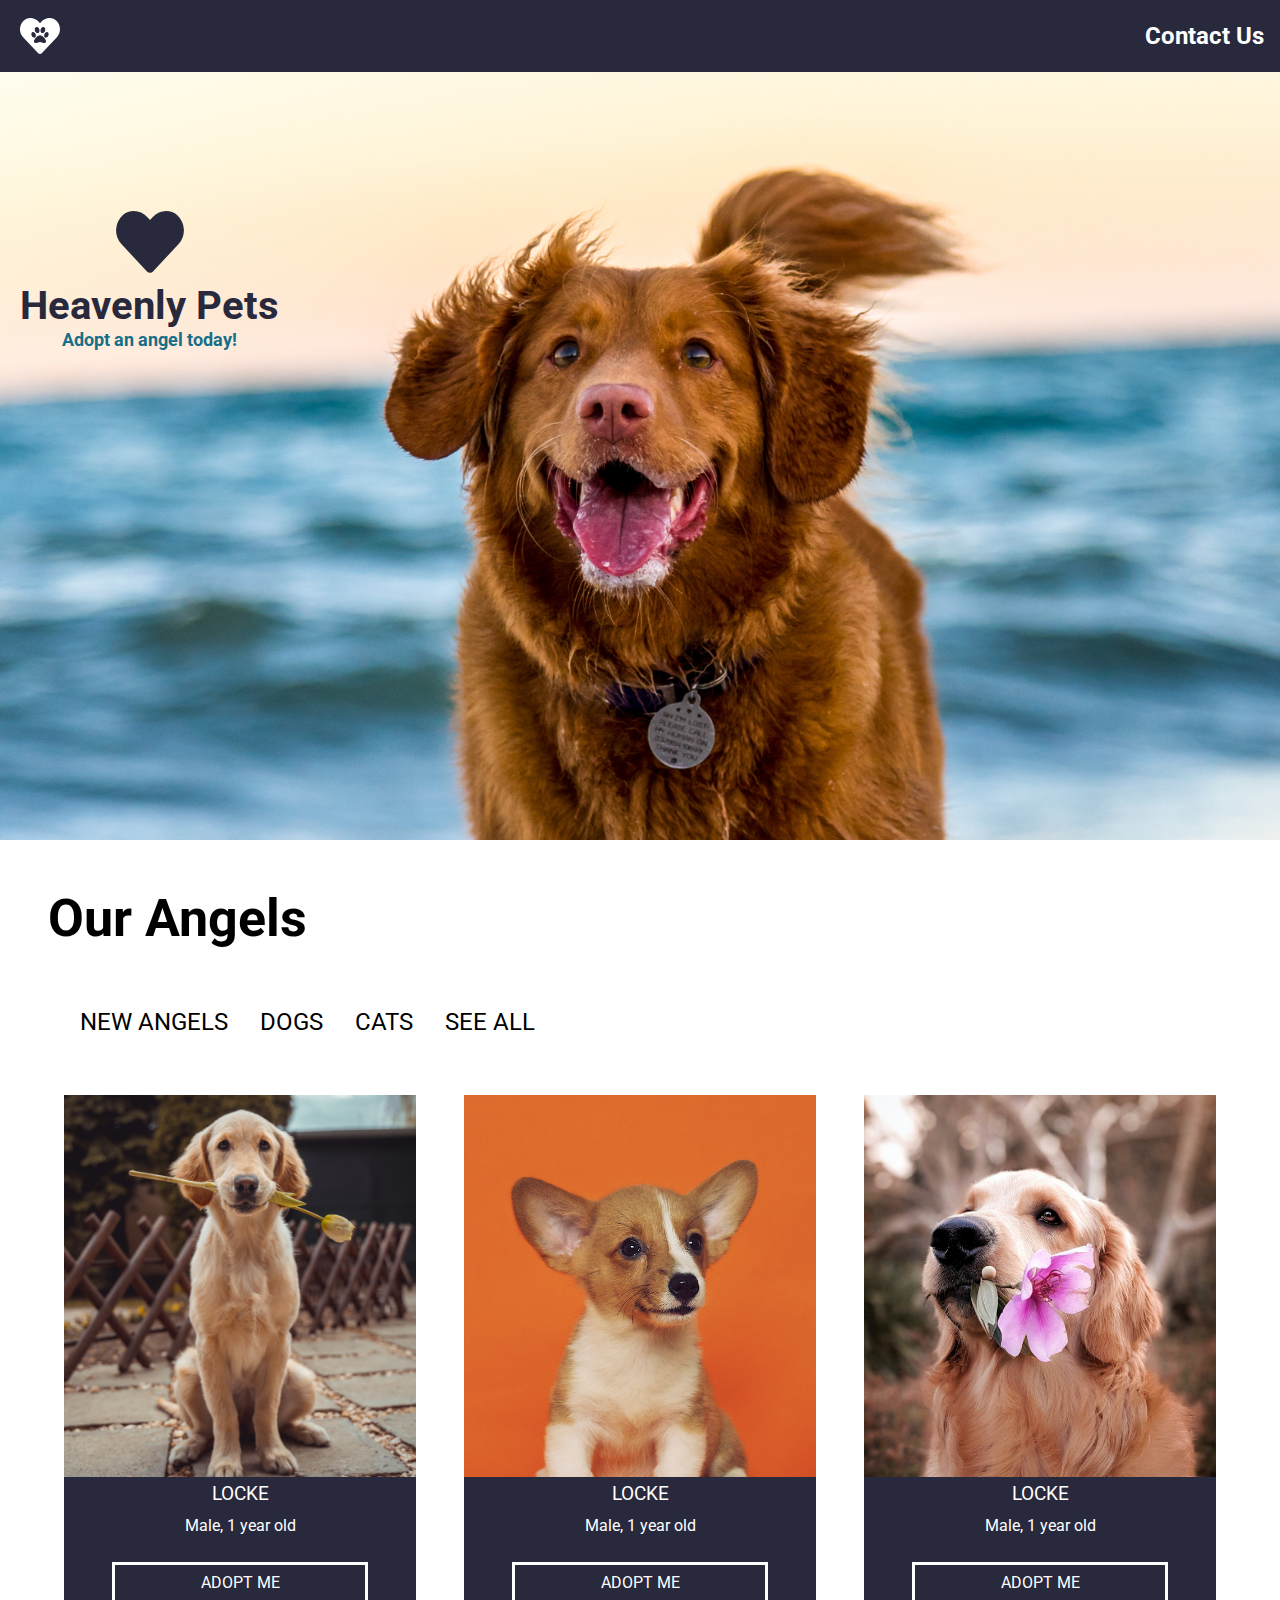
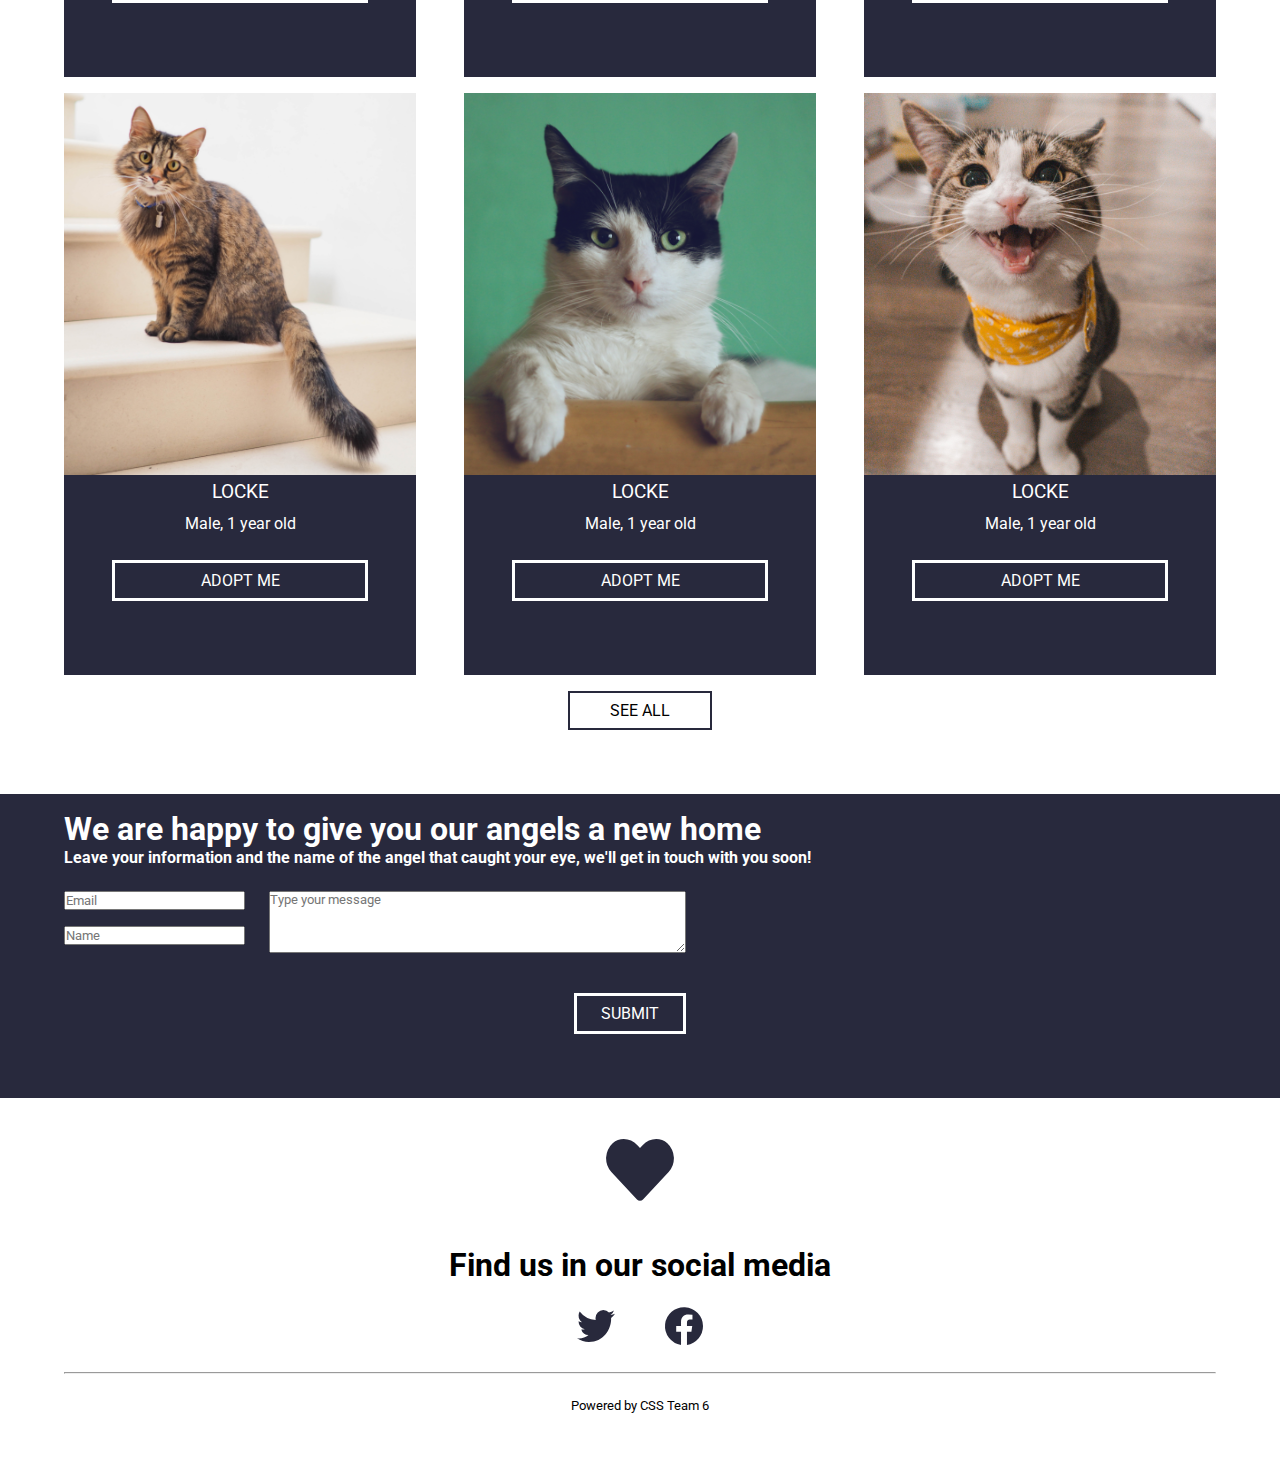
==== gallery/index.html @ f5eb2c5f "as" ====
<!DOCTYPE html>
<html lang="en">
  <head>
    <meta charset="UTF-8" />
    <meta http-equiv="X-UA-Compatible" content="IE=edge" />
    <meta name="viewport" content="width=device-width, initial-scale=1.0" />
    <!-- icon -->
    <link rel="icon" type="image/png" href="#!">
    <!-- fonts -->
    <link rel="preconnect" href="https://fonts.gstatic.com">
    <link href="https://fonts.googleapis.com/css2?family=Roboto:wght@300&display=swap" rel="stylesheet">
    <!-- styles -->
    <link rel="stylesheet" href="./styles.css" />
    <title>Home</title>
  </head>
  <body>
    <header>
      <div id="contact-banner">
       <img id="logo" src="./assets/Group 17.png" alt="">
        <h2 id="contact-us-link" >Contact Us</h2> 
      </div>
      <div id="banner-img">
        <img src="./assets/Rectangle 7.png" alt="">
        <div id="logo-title">
                        <svg xmlns="http://www.w3.org/2000/svg" width="80" height="80" viewBox="0 0 80 80"><defs><style>.a{fill:#28293c;}.b{fill:#fff;}.c{fill:none;}</style></defs><g transform="translate(160 -49)"><g transform="translate(-153.917 58.119)"><path class="a" d="M61.248,6.47C53.988.033,43.191,1.191,36.527,8.344l-2.61,2.8-2.61-2.8C24.656,1.191,13.845.033,6.585,6.47A20.343,20.343,0,0,0,5.274,35.125L30.909,62.664a4.043,4.043,0,0,0,6,0L62.547,35.125a20.33,20.33,0,0,0-1.3-28.655Z" transform="translate(0.001 -2.248)"/><path class="b" d="M16.035,9.86a5.336,5.336,0,0,1-.3,1.8,3.5,3.5,0,0,1-1,1.466,2.425,2.425,0,0,1-1.664.618,3.143,3.143,0,0,1-2.188-.911,5.671,5.671,0,0,1-1.458-2.148,6.652,6.652,0,0,1-.476-2.394,5.336,5.336,0,0,1,.3-1.8,3.5,3.5,0,0,1,1-1.466,2.425,2.425,0,0,1,1.664-.618,3.134,3.134,0,0,1,2.2.911,5.726,5.726,0,0,1,1.45,2.14,6.627,6.627,0,0,1,.476,2.4Zm-5.421,7.656a3.7,3.7,0,0,1-.666,2.2,2.179,2.179,0,0,1-1.886.935,3.405,3.405,0,0,1-2.243-.88A6.157,6.157,0,0,1,3.67,15.249a3.736,3.736,0,0,1,.666-2.211,2.173,2.173,0,0,1,1.886-.943,3.405,3.405,0,0,1,2.243.88,6.189,6.189,0,0,1,2.148,4.541Zm6.246-.428A7.114,7.114,0,0,1,20.9,18.634a14.109,14.109,0,0,1,3.63,3.757,7.506,7.506,0,0,1,1.458,4.034,2.466,2.466,0,0,1-.269,1.213,1.65,1.65,0,0,1-.769.713,4.015,4.015,0,0,1-1.022.317,7.4,7.4,0,0,1-1.2.087,9.122,9.122,0,0,1-2.972-.713,9.064,9.064,0,0,0-2.893-.713,10.152,10.152,0,0,0-3.051.705,10.262,10.262,0,0,1-3.178.705q-2.9,0-2.9-2.314a6.584,6.584,0,0,1,.888-3.036,13.589,13.589,0,0,1,2.211-3.051A12.973,12.973,0,0,1,13.8,18.024a6.27,6.27,0,0,1,3.059-.935Zm3.789-3.345a2.425,2.425,0,0,1-1.664-.618,3.5,3.5,0,0,1-1-1.466,5.336,5.336,0,0,1-.3-1.8,6.627,6.627,0,0,1,.476-2.4,5.726,5.726,0,0,1,1.45-2.14,3.134,3.134,0,0,1,2.2-.911,2.425,2.425,0,0,1,1.664.618,3.5,3.5,0,0,1,1,1.466,5.336,5.336,0,0,1,.3,1.8,6.651,6.651,0,0,1-.476,2.394,5.672,5.672,0,0,1-1.458,2.148,3.143,3.143,0,0,1-2.188.911ZM27.5,12.095a2.173,2.173,0,0,1,1.886.943,3.736,3.736,0,0,1,.666,2.211A6.157,6.157,0,0,1,27.9,19.775a3.405,3.405,0,0,1-2.243.88,2.179,2.179,0,0,1-1.886-.935,3.7,3.7,0,0,1-.666-2.2,6.189,6.189,0,0,1,2.148-4.541,3.405,3.405,0,0,1,2.243-.88Z" transform="translate(17.058 12.424)"/></g><rect class="c" width="80" height="80" transform="translate(-160 49)"/></g></svg>
          <h1>Heavenly Pets</h1>
          <h4>Adopt an angel today!</h4>
        </div>
        

      </div>
      <h1 id="main-title">Our Angels</h1>
      <div class="nav">
        <ul>
          <li><a href="#">NEW ANGELS</a></li>
          <li><a href="#">DOGS</a></li>
          <li><a href="#">CATS</a></li>
          <li><a href="#">SEE ALL</a></li>
        </ul>
      </div>
    </header>
    <main>
     
      <div class="gallery-grid">
        <figure class="gallery-frame">
          <img
            class="gallery-img"
            src="./assets/AARON.png"
            alt="test image"
            title="test image"
          />
          <figcaption id="gallery-frame-Title" >LOCKE</figcaption>
          <div class="gallery-frame-info">
            <sup>Male, 1 year old</sup>
            <button>  <a href="#contact-title">ADOPT ME</a></button>
          </div>
        
        </figure>

        <figure class="gallery-frame">
          <img
            class="gallery-img"
            src="./assets/JENNA.png"
            alt="test image"
            title="test image"
          />
          <figcaption id="gallery-frame-Title" >LOCKE</figcaption>
          <div class="gallery-frame-info">
            <sup>Male, 1 year old</sup>
            <button>  <a href="#contact-title">ADOPT ME</a></button>
          </div>
          
        </figure>

        <figure class="gallery-frame">
          <img
            class="gallery-img"
            src="./assets/LILLY.png"
            alt="test image"
            title="test image"
          />
          <figcaption id="gallery-frame-Title" >LOCKE</figcaption>
          <div class="gallery-frame-info">
            <sup>Male, 1 year old</sup>
            <button>  <a href="#contact-title">ADOPT ME</a></button>
          </div>
          
        </figure>

        <figure class="gallery-frame">
          <img
            class="gallery-img"
            src="./assets/LOCKE.png"
            alt="test image"
            title="test image"
          />
          <figcaption id="gallery-frame-Title" >LOCKE</figcaption>
          <div class="gallery-frame-info">
            <sup>Male, 1 year old</sup>
            <button>  <a href="#contact-title">ADOPT ME</a></button>
          </div>
          
        </figure>

      </figure>

      <figure class="gallery-frame">
        <img
          class="gallery-img"
          src="./assets/MYR.png"
          alt="test image"
          title="test image"
        />
        <figcaption id="gallery-frame-Title" >LOCKE</figcaption>
        <div class="gallery-frame-info">
          <sup>Male, 1 year old</sup>
          <button>  <a href="#contact-title">ADOPT ME</a></button>
        </div>
        
      </figure>

    </figure>

    <figure class="gallery-frame">
      <img
        class="gallery-img"
        src="./assets/SANDERS.png"
        alt="test image"
        title="test image"
      />
      <figcaption id="gallery-frame-Title" >LOCKE</figcaption>
      <div class="gallery-frame-info">
        <sup>Male, 1 year old</sup>
        <button>  <a href="#contact-title">ADOPT ME</a></button>
      </div>
      
    </figure>
</div>
<button id="show-all-button" >SEE ALL</button>
      <!-- end:gallery-grid -->
    </main>
    <footer id="footer">
      <div class="contact-wrapper">
        <h1 id="contact-title" >
          We are happy to give you our angels a new home
        </h1>

        <h4 id="contact-sub-title" > Leave your information and the name of the angel that caught your eye, we'll get in touch with you soon!</h4>
  
        <form id="contact-form"  action="">
          <div id="field-contact-group">
            <input type="text" placeholder="Email">
            <input type="text" placeholder="Name">
          </div>
          
          <div id="comment-wrapper">
            <textarea id="w3review" name="w3review" rows="4" cols="50" placeholder="Type your message"></textarea>
             <button id="submit-comment" >SUBMIT</button>
          </div>
         
        </form>
        <div id="sub-footer">
          <div id="social-container">
            <div id="footer-logo">
              <svg xmlns="http://www.w3.org/2000/svg" width="80" height="80" viewBox="0 0 80 80"><defs><style>.a{fill:#28293c;}.b{fill:#fff;}.c{fill:none;}</style></defs><g transform="translate(160 -49)"><g transform="translate(-153.917 58.119)"><path class="a" d="M61.248,6.47C53.988.033,43.191,1.191,36.527,8.344l-2.61,2.8-2.61-2.8C24.656,1.191,13.845.033,6.585,6.47A20.343,20.343,0,0,0,5.274,35.125L30.909,62.664a4.043,4.043,0,0,0,6,0L62.547,35.125a20.33,20.33,0,0,0-1.3-28.655Z" transform="translate(0.001 -2.248)"/><path class="b" d="M16.035,9.86a5.336,5.336,0,0,1-.3,1.8,3.5,3.5,0,0,1-1,1.466,2.425,2.425,0,0,1-1.664.618,3.143,3.143,0,0,1-2.188-.911,5.671,5.671,0,0,1-1.458-2.148,6.652,6.652,0,0,1-.476-2.394,5.336,5.336,0,0,1,.3-1.8,3.5,3.5,0,0,1,1-1.466,2.425,2.425,0,0,1,1.664-.618,3.134,3.134,0,0,1,2.2.911,5.726,5.726,0,0,1,1.45,2.14,6.627,6.627,0,0,1,.476,2.4Zm-5.421,7.656a3.7,3.7,0,0,1-.666,2.2,2.179,2.179,0,0,1-1.886.935,3.405,3.405,0,0,1-2.243-.88A6.157,6.157,0,0,1,3.67,15.249a3.736,3.736,0,0,1,.666-2.211,2.173,2.173,0,0,1,1.886-.943,3.405,3.405,0,0,1,2.243.88,6.189,6.189,0,0,1,2.148,4.541Zm6.246-.428A7.114,7.114,0,0,1,20.9,18.634a14.109,14.109,0,0,1,3.63,3.757,7.506,7.506,0,0,1,1.458,4.034,2.466,2.466,0,0,1-.269,1.213,1.65,1.65,0,0,1-.769.713,4.015,4.015,0,0,1-1.022.317,7.4,7.4,0,0,1-1.2.087,9.122,9.122,0,0,1-2.972-.713,9.064,9.064,0,0,0-2.893-.713,10.152,10.152,0,0,0-3.051.705,10.262,10.262,0,0,1-3.178.705q-2.9,0-2.9-2.314a6.584,6.584,0,0,1,.888-3.036,13.589,13.589,0,0,1,2.211-3.051A12.973,12.973,0,0,1,13.8,18.024a6.27,6.27,0,0,1,3.059-.935Zm3.789-3.345a2.425,2.425,0,0,1-1.664-.618,3.5,3.5,0,0,1-1-1.466,5.336,5.336,0,0,1-.3-1.8,6.627,6.627,0,0,1,.476-2.4,5.726,5.726,0,0,1,1.45-2.14,3.134,3.134,0,0,1,2.2-.911,2.425,2.425,0,0,1,1.664.618,3.5,3.5,0,0,1,1,1.466,5.336,5.336,0,0,1,.3,1.8,6.651,6.651,0,0,1-.476,2.394,5.672,5.672,0,0,1-1.458,2.148,3.143,3.143,0,0,1-2.188.911ZM27.5,12.095a2.173,2.173,0,0,1,1.886.943,3.736,3.736,0,0,1,.666,2.211A6.157,6.157,0,0,1,27.9,19.775a3.405,3.405,0,0,1-2.243.88,2.179,2.179,0,0,1-1.886-.935,3.7,3.7,0,0,1-.666-2.2,6.189,6.189,0,0,1,2.148-4.541,3.405,3.405,0,0,1,2.243-.88Z" transform="translate(17.058 12.424)"/></g><rect class="c" width="80" height="80" transform="translate(-160 49)"/></g></svg>
            </div>

            <h1>Find us in our social media</h1>

            <div id="media-icon-links">
              <svg xmlns="http://www.w3.org/2000/svg" width="48" height="48" viewBox="0 0 48 48"><defs><style>.a{fill:#28293c;}.b{fill:none;}</style></defs><g transform="translate(139 -3251)"><path class="a" d="M34.094,11.356c.024.35.024.7.024,1.05,0,10.675-7.836,22.975-22.159,22.975A21.444,21.444,0,0,1,0,31.756a15.544,15.544,0,0,0,1.881.1,15.249,15.249,0,0,0,9.669-3.45,7.843,7.843,0,0,1-7.282-5.6,9.481,9.481,0,0,0,1.471.125,7.961,7.961,0,0,0,2.049-.275,8.009,8.009,0,0,1-6.245-7.925v-.1a7.634,7.634,0,0,0,3.52,1.025A8.151,8.151,0,0,1,1.591,8.931,8.241,8.241,0,0,1,2.652,4.856a21.888,21.888,0,0,0,16.058,8.45,9.438,9.438,0,0,1-.193-1.85,7.932,7.932,0,0,1,7.788-8.075A7.643,7.643,0,0,1,32,5.931a15.006,15.006,0,0,0,4.943-1.95,8.007,8.007,0,0,1-3.424,4.45A15.178,15.178,0,0,0,38,7.181a17.091,17.091,0,0,1-3.906,4.175Z" transform="translate(-134 3255.619)"/><rect class="b" width="48" height="48" transform="translate(-139 3251)"/></g></svg>
              <svg xmlns="http://www.w3.org/2000/svg" width="48" height="48" viewBox="0 0 48 48"><defs><style>.a{fill:#28293c;}.b{fill:none;}</style></defs><g transform="translate(139 -3170)"><path class="a" d="M38.563,19.678A19,19,0,1,0,16.594,38.563V25.2H11.767V19.678h4.827V15.467c0-4.79,2.835-7.437,7.176-7.437a29.069,29.069,0,0,1,4.254.373v4.7h-2.4a2.755,2.755,0,0,0-3.1,2.985v3.588H27.8L26.958,25.2H22.531V38.563A19.087,19.087,0,0,0,38.563,19.678Z" transform="translate(-134.563 3174.438)"/><rect class="b" width="48" height="48" transform="translate(-139 3170)"/></g></svg>
              
            </div>
            <span id="span-line-container" >
              <hr>
            </span>
            <sup id="powered-sub" >Powered by CSS Team 6</sup> 
          </div>
        </div>
      </div>
     
    </footer>
  </body>
</html>
---- gallery/styles.css ----
html{
  font-size: 16px;
}

* {
  box-sizing: border-box;
  margin: 0;
  padding: 0;
  font-family: 'Roboto', sans-serif;
}

body {
  background: #ffffff;
  
}

body header #contact-banner{
  display:flex;
  justify-content: space-between;
  align-items: center;
  background-color: #28293c;
  height: 4.5rem;
  color: #fff;
  text-align: right;
}

body header #contact-banner #contact-us-link{
 padding: 1rem;

}

body header #contact-banner #logo{
  padding: 1rem;
 }


body main {
  padding: 3rem;
  display: flex;
  flex-direction: column;
}

body main #show-all-button {
  width: 9rem;
  font-size: 1rem;
  align-self: center;
  margin: 1rem;
  padding: 0.5rem;
  background-color: #ffffff;
  border: 2px solid #28293c;
  cursor: pointer;
}


body main #show-all-button:hover {
  background-color: #28293c;
  color: #ffffff;
}



body header .nav {
  padding: 0 0 0 3rem;
}

.nav ul {
  list-style: none;
  background-color: #ffffff;
  text-align: left;
  padding: 0 0 0 0;
  margin: 0 0 0 0;
}
.nav li {
  display: inline;
  font-family: "Roboto", sans-serif;
  height: 5px;
  font-size: 1.5rem;
  line-height: 1rem;
  border-bottom: 1px solid #ffffff;
  margin: 0 0 0 0;
  padding-left: 2rem;
}

.nav a {
  text-decoration: none;
  color: rgb(0, 0, 0);
  transform: scale(1);
  transition: 0.4s ease-in-out;
  text-align: center;
}

.nav a:hover {
  background-color: #518caa7c;
  color: rgb(0, 0, 0);
  transform: scale(0.8);
  transition: 0.4s ease-in-out;
  border-radius: 5px;
  padding: 5px;
  
}

/* active class to control the menu item style when we are in the page assigned to it */

.nav a.active {
  background-color: #ffffff;
  color: #444;
  cursor: default;
}

/* main tittle  */

body header #main-title {
  text-align: left;
  font-size: 3.25rem;
  font-family: "Roboto", sans-serif;
  padding: 3rem;
}

/* gallery styles  */

.gallery-grid {
  display: grid;
  grid-template-columns: repeat(1, 1fr);
  grid-gap: 1rem;
  justify-items: center;
  margin: 0;
  padding: 0;
}

.gallery-grid .gallery-frame .gallery-frame-info {
  display: flex;
  flex-direction: column;
  height:172px;
}

.gallery-grid .gallery-frame .gallery-frame-info sup {
  padding: 0.7rem;
}

.gallery-grid .gallery-frame .gallery-frame-info button {
  width: 16rem;
  font-size: 1rem;
  align-self: center;
  margin: 1rem;
  padding: 0.5rem;
  background-color: #ffffff00;
  border: solid white;
  color: white;
  cursor: pointer;
}

.gallery-grid .gallery-frame .gallery-frame-info button:hover {
  background-color: #518caa;
}

.gallery-grid .gallery-frame .gallery-frame-info button a{
  text-decoration: none;
  color: #fff;
}

/* The Picture Frame */
.gallery-frame {
  padding: 0;
  font-size: 1.2rem;
  text-align: center;
  background-color: #28293d;
  color: #ffffff;
  margin: 0 1rem 0 1rem;
}

/* The Images */
.gallery-img {
  max-width: 100%;
  height: 382px;
  object-fit: cover;
  transition: 0.5s ease;
  /* transition: opacity 0.25s ease-in-out; */
}

.gallery-img:hover {
  opacity: 0.7;
  transition: 0.5s ease;
  cursor: pointer;
}



/* banner image */

#banner-img {
  position: relative;
  width: 100vw;
  height: 48rem;
}

#banner-img #logo-title {
  display: flex;
  flex-direction: column;
  align-items: center;
  position: absolute;
  top: 0px;
  left: 5px;
  color: white;
  font-size: 2rem;
}

#banner-img #logo-title h1{
  color: #28293c;
  font-size: larger;
}

#banner-img #logo-title h4{
  color: #166f89;
  font-size: large;
}

#banner-img img {
  width: 100%;
  height: 100%;
  object-fit: cover;
}

/* Footer styles  */

body #footer {
  display: flex;
  flex-direction: column;
  position: relative;
  bottom: 0;
  width: 100%;
  /* height: 50rem; Footer height */
  background-color: #28293d;
  justify-content: center;
}

#sub-footer{
  background-color: #ffffff;
}

#sub-footer #social-container #footer-logo{
  align-self: center;
  margin: 2rem;

}

#sub-footer #social-container #media-icon-links{
  align-self: center;
}

#sub-footer #social-container #media-icon-links svg{
margin: 18px;;
}


.contact-wrapper {
  width: 100%;
  color: #ffffff;
  margin-top: 1rem;
}

.contact-wrapper #contact-title ,#contact-sub-title{
  color:#ffffff;
}

.contact-wrapper #contact-title{
  width: 100%;
  margin-left: 4rem;
}

.contact-wrapper #contact-sub-title{
  width: 100%;
  margin-left: 4rem;
}


.contact-wrapper #contact-form {
  display: flex;
  flex-direction: row;
  margin-bottom: 4rem;
  margin-left: 4rem;
}

#contact-form #comment-wrapper {
  margin-top: 1.5rem;
  margin-left: 1.5rem;
  display: flex;
  flex-direction: column;
}

#contact-form #comment-wrapper #submit-comment {
  width: 7rem;
  margin: 2.5rem 0 0 0;
  align-self: flex-end;
  font-size: 1rem;
  padding: 0.5rem;
  background-color: #ffffff00;
  border: solid white;
  color: white;
  cursor: pointer;
}

#contact-form #comment-wrapper #submit-comment:hover {
  background-color: #518caa;
}

#field-contact-group {
  display: flex;
  flex-direction: column;
  margin-top: 1rem;
}

#field-contact-group input {
  max-width: 400px;
  margin-bottom: .5rem;
  margin-top: .5rem;
}

#social-container{
  display: flex;
  flex-direction: column;
  color: black;
}

#social-container h1{
  text-align: center;
}

#social-container #span-line-container hr{
  margin-left: 4rem;
  margin-right: 4rem;
}

#social-container #powered-sub{
 align-self: center;
  margin-top: 1.5rem;
  margin-bottom: 3rem;
  font-size: small;
}



/* Tablet style change */

@media screen and (min-width: 768px) {
  .nav li {
    width: 120px;
    border-bottom: none;
    height: 50px;
    line-height: 50px;
    font-size: 1.5;
  }

  .nav li {
    display: inline;
    margin-right: -4px;
  }

  .gallery-grid {
    display: grid;
    grid-template-columns: repeat(2, 1fr);
    grid-gap: 2rem;
    justify-items: center;
    margin: 0;
    padding: 0;
  }
}

/* Desktop style change */

@media screen and (min-width: 1024px) {
  .nav li {
    width: 120px;
    border-bottom: none;
    height: 50px;
    line-height: 50px;
    font-size: 1.5;
  }

  .nav li {
    display: inline;
    margin-right: -4px;
  }

  .gallery-grid {
    display: grid;
    grid-template-columns: repeat(3, 1fr);
    grid-gap: 1rem;
    justify-items: center;
    margin: 0;
    padding: 0;
  }

  #banner-img #logo-title {
    display: flex;
    flex-direction: column;
    align-items: center;
    position: absolute;
    top: 130px;
    left: 20px;
    color: white;
    font-size: 2rem;
  }
  
  #banner-img #logo-title h1{
    color: #28293c;
    font-size: 2.5rem;
  }
  
  #banner-img #logo-title h4{
    color: #166f89;
    font-size: large;
  }

  
}

/* Desktop-wide style change */
 
@media screen and (min-width:1366px) {
  .nav li {
    width: 120px;
    border-bottom: none;
    height: 5px;
    line-height: .5rem;
    font-size: 1.4em;
  }

  .nav li {
    display: inline;
    margin-right: -4px;
  }

  .gallery-grid {
    display: grid;
    grid-template-columns: repeat(4, 1fr);
    grid-gap: 1rem;
    justify-items: center;
    margin: 0;
    padding: 0;
  }

  #banner-img #logo-title {
    display: flex;
    flex-direction: column;
    align-items: center;
    position: absolute;
    top: 100px;
    left: 70px;
    color: white;
    font-size: 2rem;
  }
  
  #banner-img #logo-title h1{
    color: #28293c;
    font-size: 3rem;
  }
  
  #banner-img #logo-title h4{
    color: #166f89;
    font-size: large;
  }


} 






/* to hide scrollbar in firefox  */

html {
  scrollbar-width: none;
}

/* to hide scrollbar in chrome  */

body::-webkit-scrollbar {
  display: none;
}
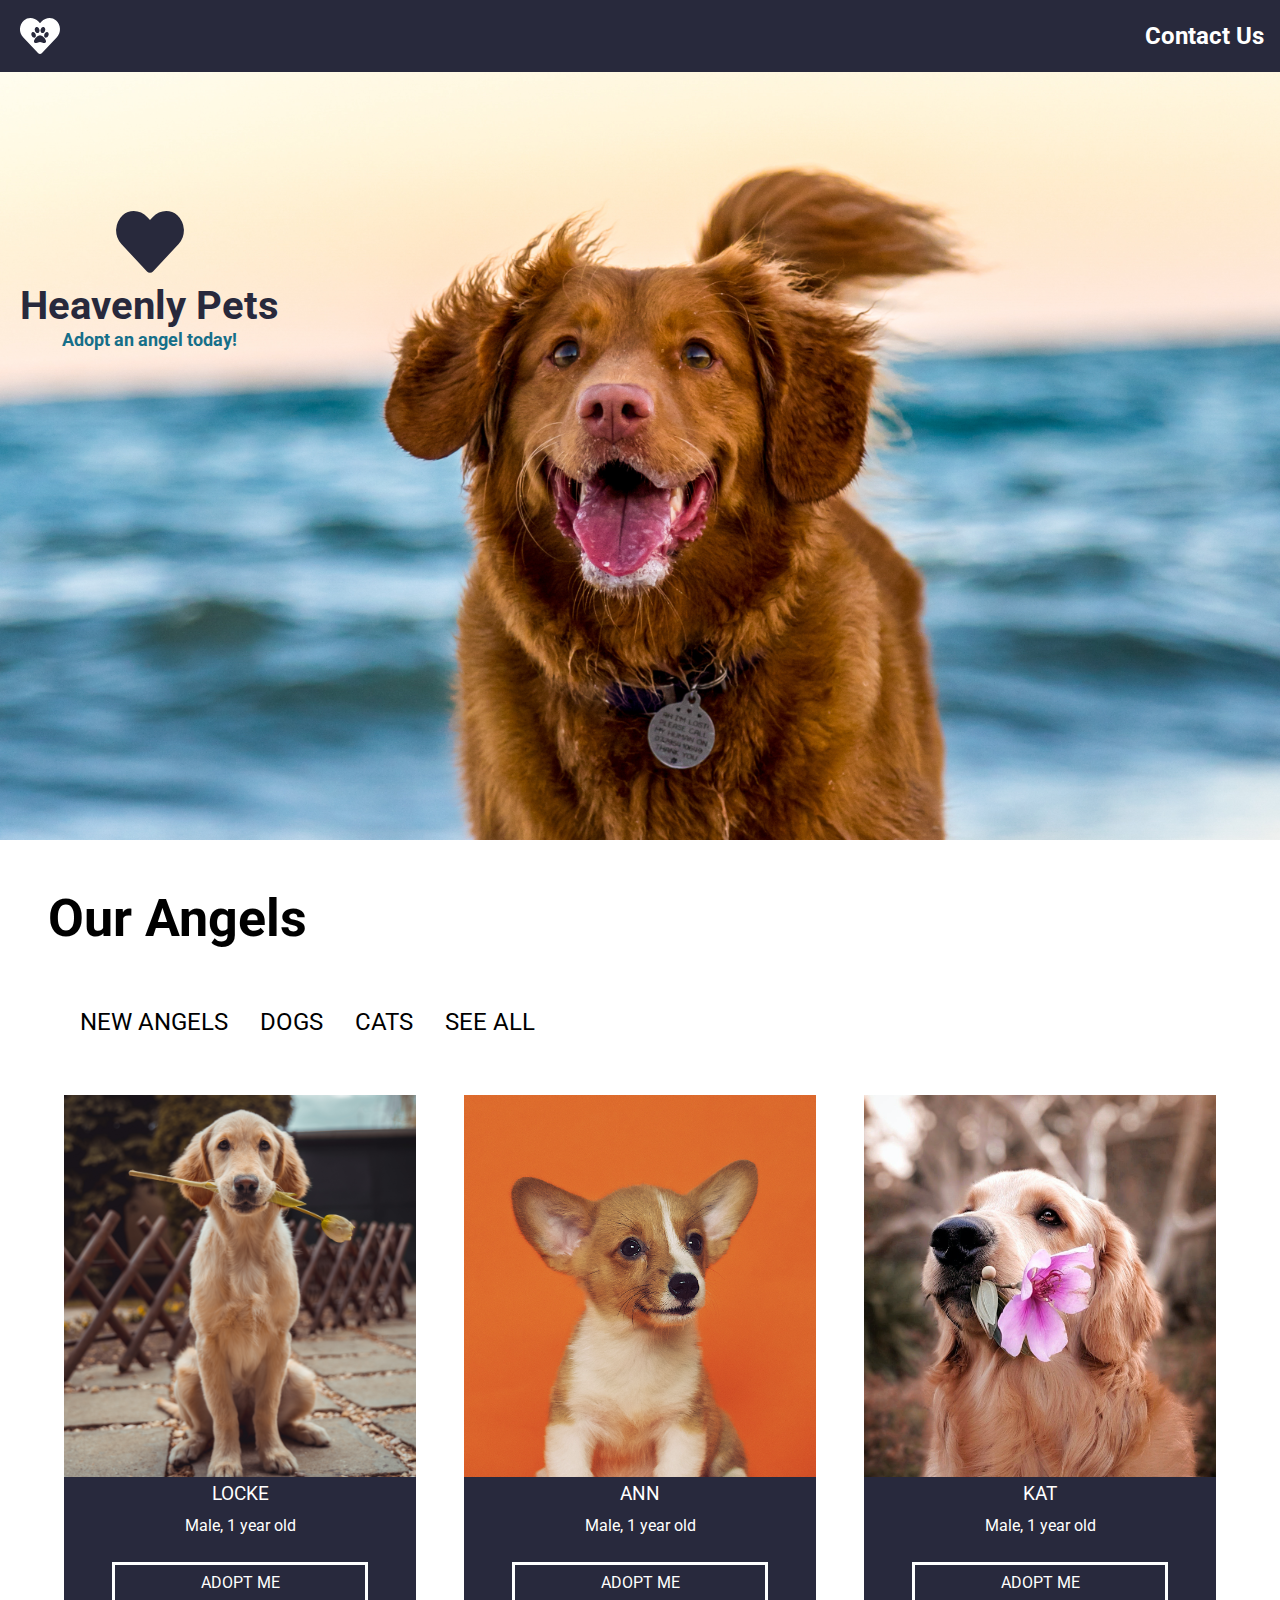
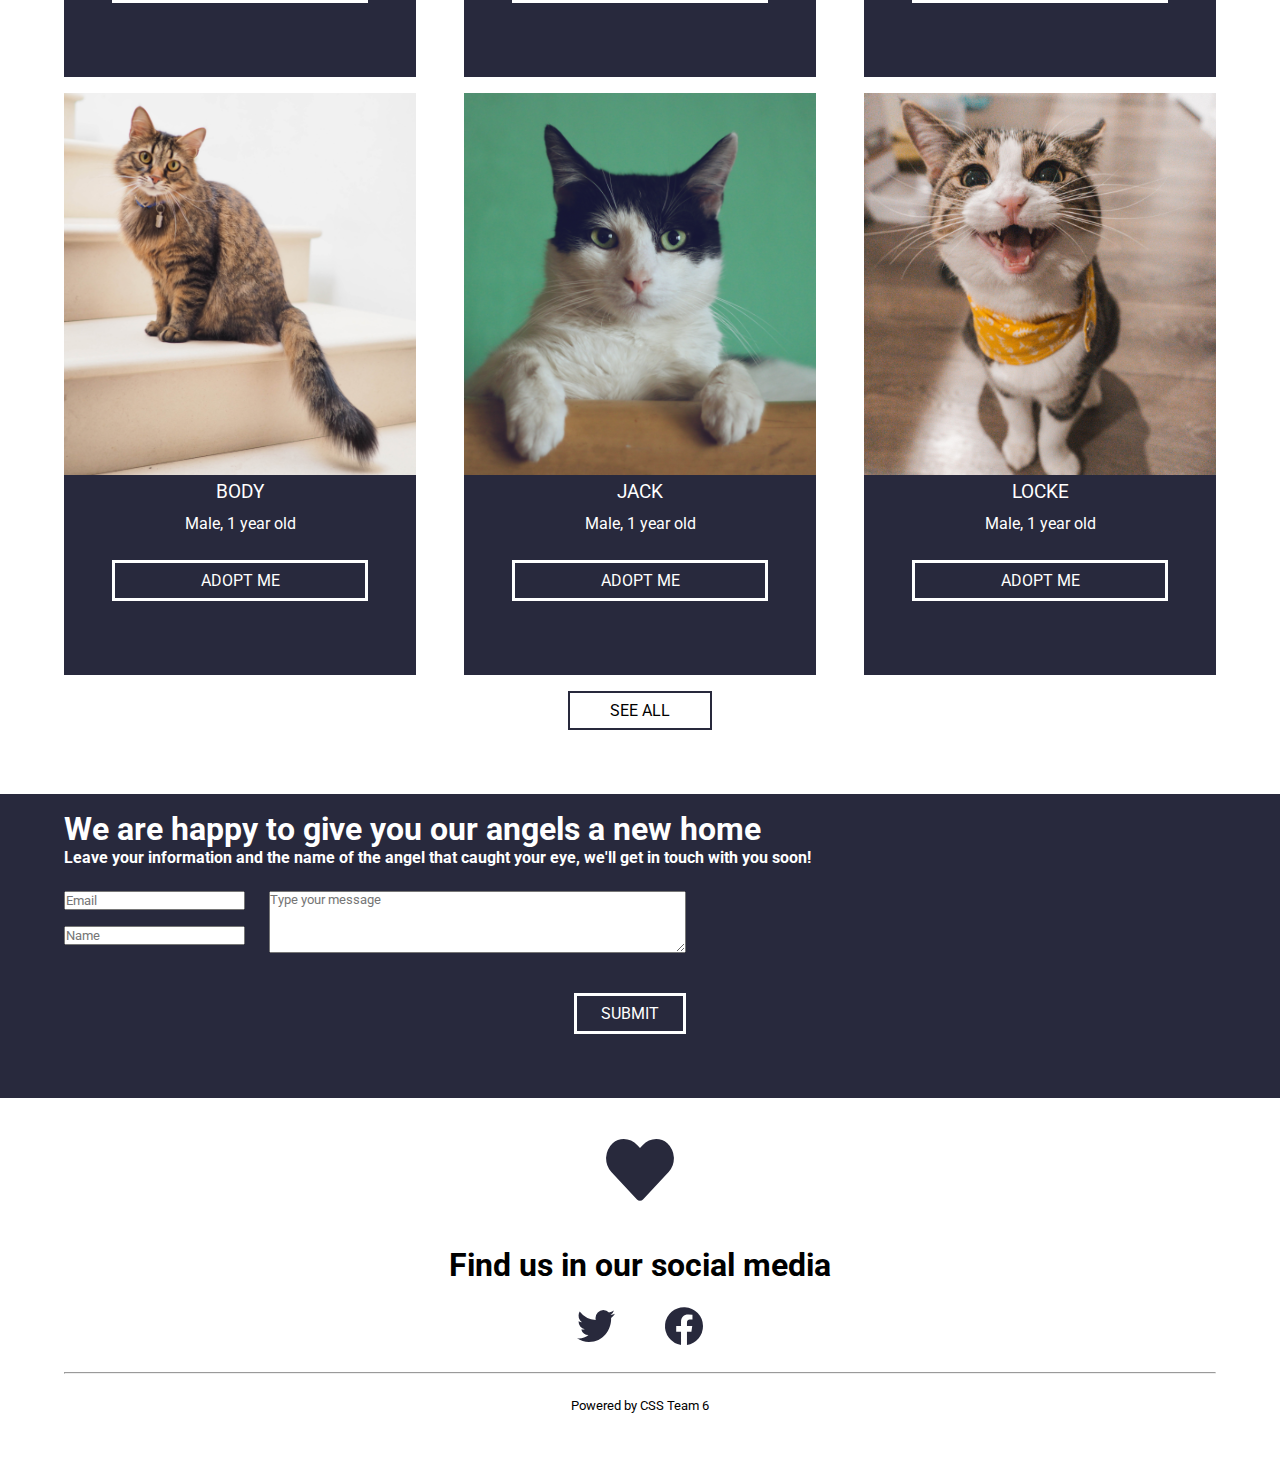
==== commit 614a48b7: "Update index.html" ====
--- a/gallery/index.html
+++ b/gallery/index.html
@@ -64,7 +64,7 @@
             alt="test image"
             title="test image"
           />
-          <figcaption id="gallery-frame-Title" >LOCKE</figcaption>
+          <figcaption id="gallery-frame-Title" >ANN</figcaption>
           <div class="gallery-frame-info">
             <sup>Male, 1 year old</sup>
             <button>  <a href="#contact-title">ADOPT ME</a></button>
@@ -79,7 +79,7 @@
             alt="test image"
             title="test image"
           />
-          <figcaption id="gallery-frame-Title" >LOCKE</figcaption>
+          <figcaption id="gallery-frame-Title" >KAT</figcaption>
           <div class="gallery-frame-info">
             <sup>Male, 1 year old</sup>
             <button>  <a href="#contact-title">ADOPT ME</a></button>
@@ -94,7 +94,7 @@
             alt="test image"
             title="test image"
           />
-          <figcaption id="gallery-frame-Title" >LOCKE</figcaption>
+          <figcaption id="gallery-frame-Title" >BODY</figcaption>
           <div class="gallery-frame-info">
             <sup>Male, 1 year old</sup>
             <button>  <a href="#contact-title">ADOPT ME</a></button>
@@ -111,7 +111,7 @@
           alt="test image"
           title="test image"
         />
-        <figcaption id="gallery-frame-Title" >LOCKE</figcaption>
+        <figcaption id="gallery-frame-Title" >JACK</figcaption>
         <div class="gallery-frame-info">
           <sup>Male, 1 year old</sup>
           <button>  <a href="#contact-title">ADOPT ME</a></button>
